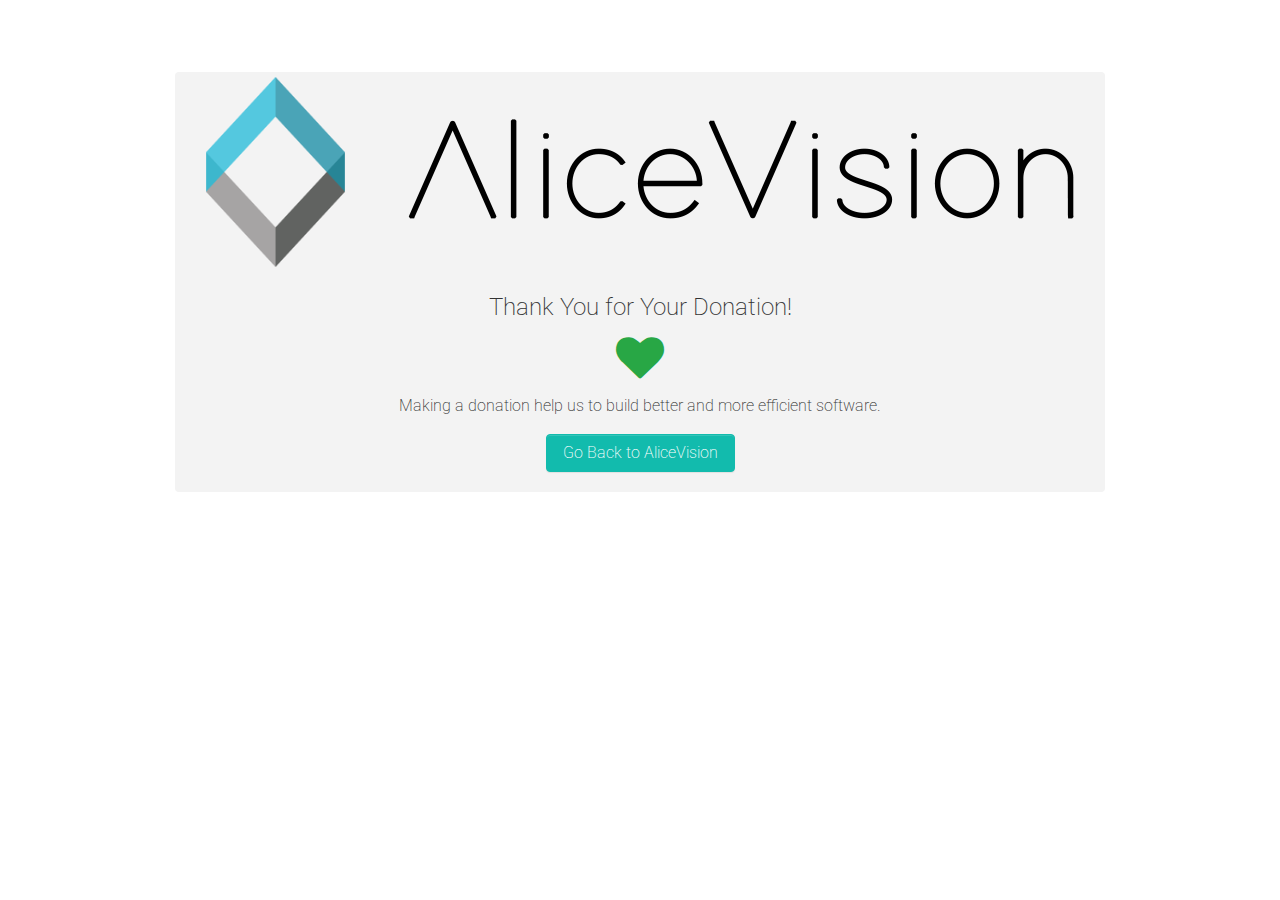
==== donate-done/index.html @ 5d2905fa "Add donate-done page" ====
<!DOCTYPE html>
<html>

<head>
  <meta charset="utf-8">
  <meta name="viewport" content="width=device-width, initial-scale=1">
  <!-- PAGE settings -->
  <title>Donation Done</title>
  <meta name="description" content="Free Bootstrap 4 Pingendo Aquamarine template for unique events.">
  <meta name="keywords" content="AliceVision Donation Done">
  <!-- CSS dependencies -->
  <link rel="stylesheet" href="aquamarine.css">
  <link rel="stylesheet" href="https://cdnjs.cloudflare.com/ajax/libs/font-awesome/4.7.0/css/font-awesome.min.css" type="text/css">
  <!-- Script: Make my navbar transparent when the document is scrolled to top -->
  <script src="js/navbar-ontop.js"></script>
  <!-- Script: Animated entrance -->
  <script src="js/animate-in.js"></script>
</head>

<body class="text-center">
  <!-- Navbar -->
  <!-- Cover -->
  <!-- Parallax section -->
  <!-- Speakers -->
  <!-- Schedule -->
  <!-- Sponsor logos -->
  <!-- Call to action -->
  <!-- Footer -->
  <!-- JavaScript dependencies -->
  <div class="py-5">
    <div class="container">
      <div class="row">
        <div class="col-md-12">
          <div class="card"> <img class="card-img-top" src="../donate-done/assets/AliceVision_with_Name.png" alt="Card image cap">
            <div class="card-body">
              <h4 class="card-title">Thank You for Your Donation!</h4><i class="fa fa-heart fa-3x text-success"></i>
              <p class="card-text pt-2">Making a donation help us to build better and more efficient software.</p> <a href="https://alicevision.org/association" class="btn btn-primary">Go Back to AliceVision</a>
            </div>
          </div>
        </div>
      </div>
    </div>
  </div>
  <script src="https://code.jquery.com/jquery-3.3.1.min.js"></script>
  <script src="https://cdnjs.cloudflare.com/ajax/libs/popper.js/1.14.3/umd/popper.min.js" integrity="sha384-ZMP7rVo3mIykV+2+9J3UJ46jBk0WLaUAdn689aCwoqbBJiSnjAK/l8WvCWPIPm49" crossorigin="anonymous"></script>
  <script src="https://stackpath.bootstrapcdn.com/bootstrap/4.1.3/js/bootstrap.min.js" integrity="sha384-ChfqqxuZUCnJSK3+MXmPNIyE6ZbWh2IMqE241rYiqJxyMiZ6OW/JmZQ5stwEULTy" crossorigin="anonymous"></script>
  <!-- Script: Smooth scrolling between anchors in the same page -->
  <script src="js/smooth-scroll.js"></script>
  </body>

</html>
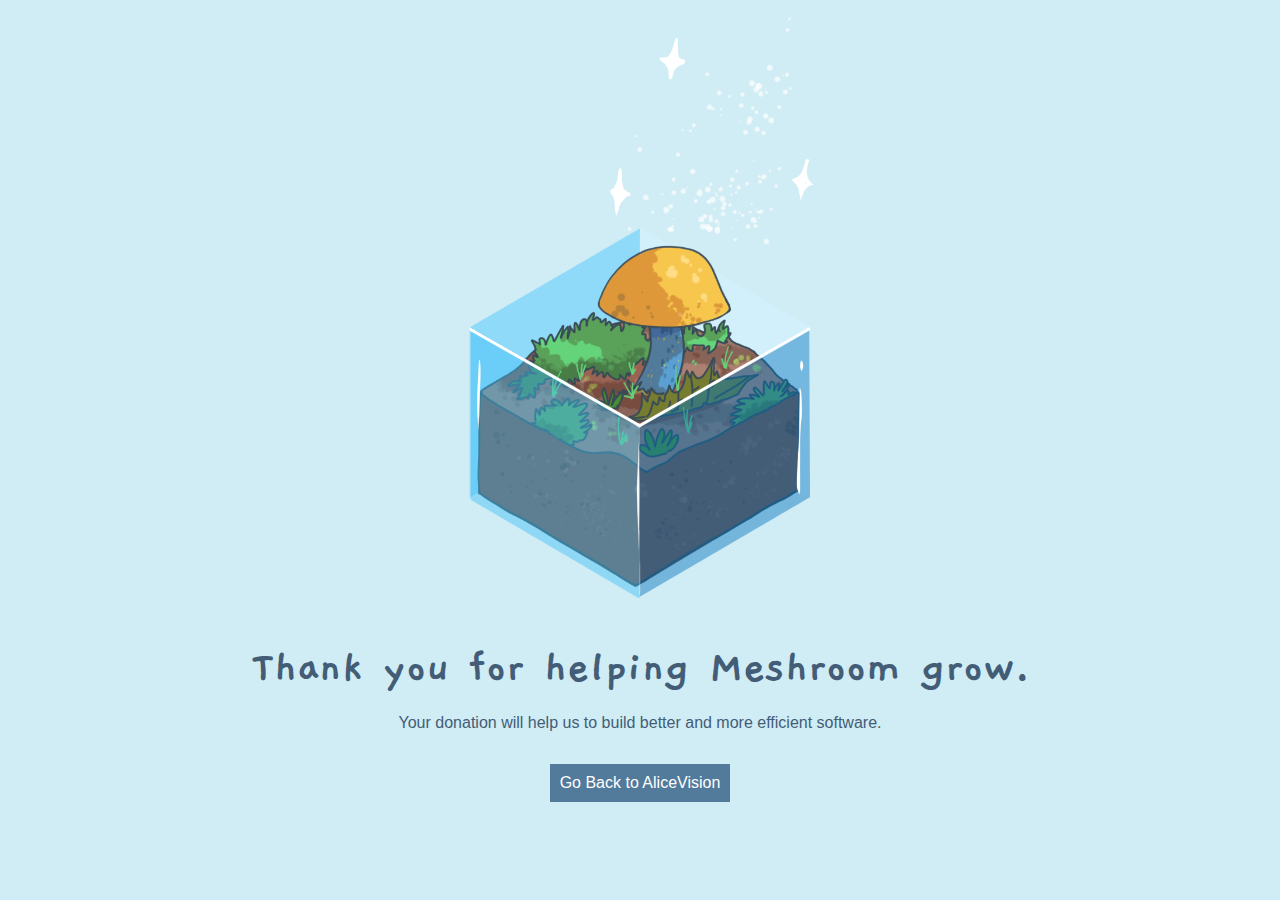
==== commit a3bfff4b: "Add illustration to the donation page" ====
--- a/donate-done/index.html
+++ b/donate-done/index.html
@@ -4,48 +4,71 @@
 <head>
   <meta charset="utf-8">
   <meta name="viewport" content="width=device-width, initial-scale=1">
-  <!-- PAGE settings -->
   <title>Donation Done</title>
-  <meta name="description" content="Free Bootstrap 4 Pingendo Aquamarine template for unique events.">
   <meta name="keywords" content="AliceVision Donation Done">
-  <!-- CSS dependencies -->
-  <link rel="stylesheet" href="aquamarine.css">
-  <link rel="stylesheet" href="https://cdnjs.cloudflare.com/ajax/libs/font-awesome/4.7.0/css/font-awesome.min.css" type="text/css">
-  <!-- Script: Make my navbar transparent when the document is scrolled to top -->
-  <script src="js/navbar-ontop.js"></script>
-  <!-- Script: Animated entrance -->
-  <script src="js/animate-in.js"></script>
+  <link rel="stylesheet" href="https://fonts.googleapis.com/css?family=Gaegu">
+
 </head>
 
-<body class="text-center">
-  <!-- Navbar -->
-  <!-- Cover -->
-  <!-- Parallax section -->
-  <!-- Speakers -->
-  <!-- Schedule -->
-  <!-- Sponsor logos -->
-  <!-- Call to action -->
-  <!-- Footer -->
-  <!-- JavaScript dependencies -->
-  <div class="py-5">
-    <div class="container">
-      <div class="row">
-        <div class="col-md-12">
-          <div class="card"> <img class="card-img-top" src="../donate-done/assets/AliceVision_with_Name.png" alt="Card image cap">
-            <div class="card-body">
-              <h4 class="card-title">Thank You for Your Donation!</h4><i class="fa fa-heart fa-3x text-success"></i>
-              <p class="card-text pt-2">Making a donation help us to build better and more efficient software.</p> <a href="https://alicevision.org/association" class="btn btn-primary">Go Back to AliceVision</a>
-            </div>
-          </div>
-        </div>
-      </div>
+<style>
+  body {
+    background-color: #D0ECF4;
+    text-align: center;
+    font-family: Arial;
+  }
+
+  h4 {
+    font-family: 'Gaegu', Tahoma, Geneva, Verdana, sans-serif;
+    font-size: 3em;
+    color: #435d77;
+    margin-top: 0;
+    margin-bottom: 0;
+  }
+
+  p { color: #435d77; }
+
+  img {
+    display: block;
+    margin: auto;
+    max-height: 70vh;
+    max-width: 80vw;
+  }
+
+  a {
+    padding: 10px;
+    background-color: #527a9b;
+    margin-top: 1em;
+    display: inline-block;
+    text-decoration: none;
+    color: white;
+    margin-bottom: 3em;
+  }
+
+  a:hover {
+    background-color: #2c3b47;
+  }
+
+
+  @media only screen and (max-device-width: 568px) {
+
+    h4 {
+      font-size: 1.8em;
+    }
+
+  }
+
+  </style>
+
+
+
+<body>
+    <div>
+      <img src="../donate-done/assets/meshroom_grow.png">
+      <h4>Thank you for helping Meshroom grow.</h4>
+  
+      <p>Your donation will help us to build better and more efficient software.</p>
+      <a href="https://alicevision.org/association">Go Back to AliceVision</a>
     </div>
-  </div>
-  <script src="https://code.jquery.com/jquery-3.3.1.min.js"></script>
-  <script src="https://cdnjs.cloudflare.com/ajax/libs/popper.js/1.14.3/umd/popper.min.js" integrity="sha384-ZMP7rVo3mIykV+2+9J3UJ46jBk0WLaUAdn689aCwoqbBJiSnjAK/l8WvCWPIPm49" crossorigin="anonymous"></script>
-  <script src="https://stackpath.bootstrapcdn.com/bootstrap/4.1.3/js/bootstrap.min.js" integrity="sha384-ChfqqxuZUCnJSK3+MXmPNIyE6ZbWh2IMqE241rYiqJxyMiZ6OW/JmZQ5stwEULTy" crossorigin="anonymous"></script>
-  <!-- Script: Smooth scrolling between anchors in the same page -->
-  <script src="js/smooth-scroll.js"></script>
-  </body>
+</body>
 
 </html>